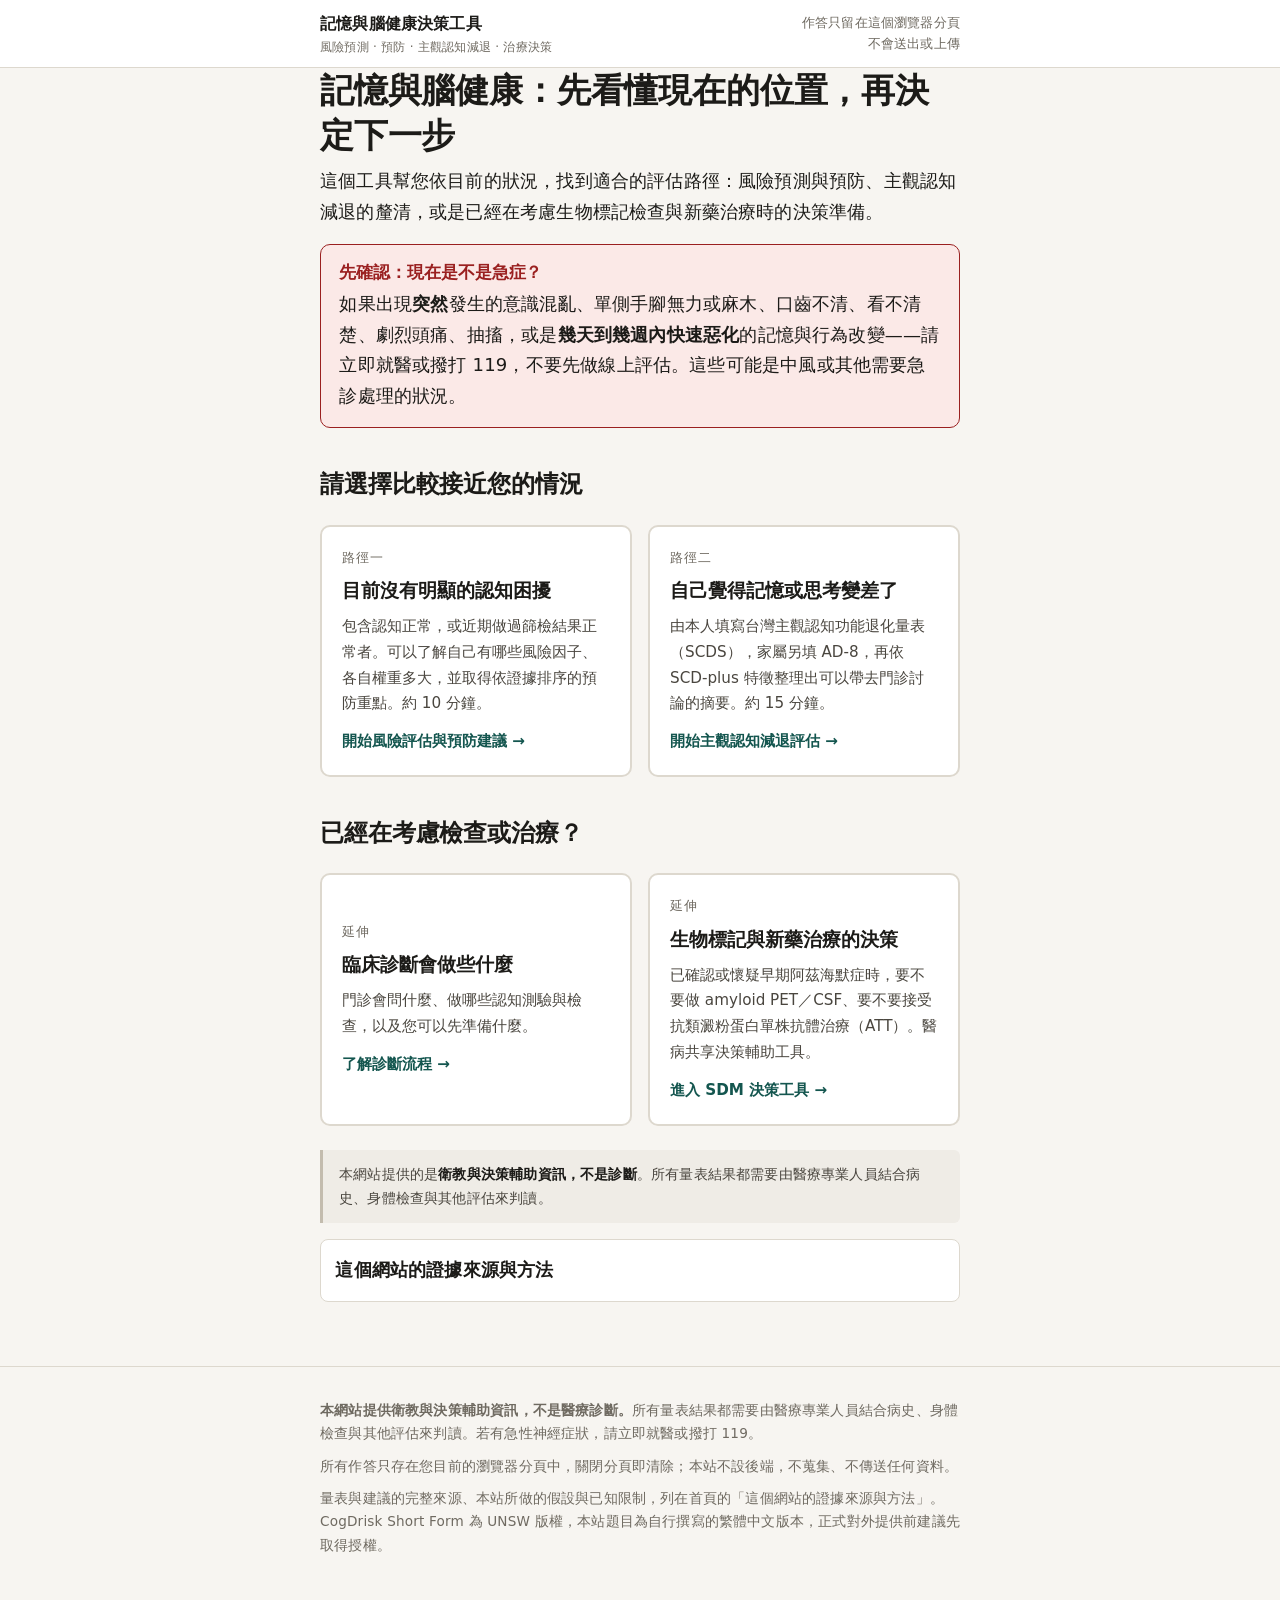
==== decision-claude/index.html @ fed071d9 "decision-claude: add Traditional Chinese dementia decision site Static, no build step, no backend. A" ====
<!DOCTYPE html>
<html lang="zh-Hant-TW">
<head>
<meta charset="utf-8">
<meta name="viewport" content="width=device-width, initial-scale=1">
<title>記憶與腦健康決策工具｜失智症風險、主觀認知減退與治療決策</title>
<meta name="description" content="繁體中文失智症決策輔助網站：依 CogDrisk 已發表權重計算風險因子點數，依 Lancet 2024、WHO 2026 與 Life's Essential 8 提供個人化預防建議，並涵蓋主觀認知減退（SCDS、AD-8、SCD-plus）、臨床診斷流程與抗類澱粉蛋白單株抗體治療的醫病共享決策。">
<meta name="robots" content="index,follow">
<link rel="icon" href="data:image/svg+xml,%3Csvg xmlns='http://www.w3.org/2000/svg' viewBox='0 0 32 32'%3E%3Crect width='32' height='32' rx='7' fill='%2314564f'/%3E%3Ctext x='16' y='23' font-size='20' font-family='sans-serif' text-anchor='middle' fill='%23fff'%3E記%3C/text%3E%3C/svg%3E">
<link rel="stylesheet" href="styles.css">
</head>
<body>

<a class="skip" href="#view">跳至主要內容</a>

<header class="topbar">
  <div class="topbar__in">
    <a class="brand" href="./">記憶與腦健康決策工具<small>風險預測 · 預防 · 主觀認知減退 · 治療決策</small></a>
    <span class="privacy">作答只留在這個瀏覽器分頁<br>不會送出或上傳</span>
  </div>
</header>

<main id="view" class="wrap" tabindex="-1"></main>

<footer>
  <div class="wrap">
    <p><strong>本網站提供衛教與決策輔助資訊，不是醫療診斷。</strong>所有量表結果都需要由醫療專業人員結合病史、身體檢查與其他評估來判讀。若有急性神經症狀，請立即就醫或撥打 119。</p>
    <p>所有作答只存在您目前的瀏覽器分頁中，關閉分頁即清除；本站不設後端，不蒐集、不傳送任何資料。</p>
    <p>量表與建議的完整來源、本站所做的假設與已知限制，列在首頁的「這個網站的證據來源與方法」。CogDrisk Short Form 為 UNSW 版權，本站題目為自行撰寫的繁體中文版本，正式對外提供前建議先取得授權。</p>
  </div>
</footer>

<script src="data/refs.js"></script>
<script src="data/cogdrisk.js"></script>
<script src="data/scales.js"></script>
<script src="data/questions.js"></script>
<script src="data/prevention.js"></script>
<script src="data/att.js"></script>
<script src="scoring.js"></script>
<script src="app.js"></script>
<script src="scd.js"></script>
<script>window.__APP_BOOT();</script>

</body>
</html>
---- decision-claude/styles.css ----
/* 記憶與腦健康決策工具 — 版面
   設計取向：使用者可能是 55 歲以上長者或其家屬。
   因此：基礎字級 18px、行高 1.7、觸控目標至少 48px、對比高、不用純裝飾動畫。 */

:root {
  color-scheme: light dark;

  --bg:            #f7f5f1;
  --bg-raised:     #ffffff;
  --bg-sunken:     #efece6;
  --ink:           #1c1b18;
  --ink-soft:      #4a463f;
  --ink-faint:     #6f6a61;
  --rule:          #ddd8ce;
  --rule-strong:   #c3bcae;

  --accent:        #14564f;
  --accent-soft:   #e3efec;
  --accent-ink:    #0d3d38;

  --warn:          #8a4b12;
  --warn-soft:     #fbeee0;
  --alert:         #9a2020;
  --alert-soft:    #fbe9e7;
  --good:          #2c5f2d;
  --good-soft:     #e7f0e4;

  --radius: 10px;
  --pad: clamp(1rem, 4vw, 2rem);
  --measure: 44rem;
}

@media (prefers-color-scheme: dark) {
  :root {
    --bg:          #16181a;
    --bg-raised:   #1e2124;
    --bg-sunken:   #121416;
    --ink:         #e9e6e0;
    --ink-soft:    #b6b1a8;
    --ink-faint:   #8b867d;
    --rule:        #32363a;
    --rule-strong: #474c51;

    --accent:      #6fd3c3;
    --accent-soft: #16302d;
    --accent-ink:  #a9e6db;

    --warn:        #e0a86a;
    --warn-soft:   #2c2117;
    --alert:       #f08a80;
    --alert-soft:  #2e1a18;
    --good:        #8fc98f;
    --good-soft:   #1a2a1a;
  }
}

* { box-sizing: border-box; }

html { -webkit-text-size-adjust: 100%; }

body {
  margin: 0;
  background: var(--bg);
  color: var(--ink);
  font: 400 18px/1.7 "Noto Sans TC", "PingFang TC", "Microsoft JhengHei", system-ui, sans-serif;
  letter-spacing: .01em;
}

h1, h2, h3, h4 { line-height: 1.35; font-weight: 700; letter-spacing: -.005em; }
h1 { font-size: clamp(1.6rem, 5vw, 2.1rem); margin: 0 0 .5rem; }
h2 { font-size: clamp(1.3rem, 4vw, 1.5rem); margin: 2.5rem 0 .75rem; }
h3 { font-size: 1.15rem; margin: 1.75rem 0 .5rem; }
h4 { font-size: 1rem; margin: 1.25rem 0 .35rem; }
p  { margin: 0 0 1rem; }
a  { color: var(--accent); text-underline-offset: .2em; }

:focus-visible {
  outline: 3px solid var(--accent);
  outline-offset: 2px;
  border-radius: 4px;
}

.skip {
  position: absolute; left: -9999px;
  background: var(--accent); color: #fff; padding: .75rem 1rem; z-index: 100;
}
.skip:focus { left: .5rem; top: .5rem; }

/* ---------- 版面骨架 ---------- */
.wrap { max-width: var(--measure); margin: 0 auto; padding: 0 var(--pad); }

.topbar {
  border-bottom: 1px solid var(--rule);
  background: var(--bg-raised);
  position: sticky; top: 0; z-index: 20;
}
.topbar__in {
  max-width: var(--measure); margin: 0 auto; padding: .6rem var(--pad);
  display: flex; align-items: center; gap: 1rem; justify-content: space-between;
}
.brand { font-weight: 700; font-size: 1rem; text-decoration: none; color: var(--ink); }
.brand small { display: block; font-weight: 400; font-size: .75rem; color: var(--ink-faint); letter-spacing: .02em; }
.privacy { font-size: .8rem; color: var(--ink-faint); text-align: right; }

main { padding: 2rem 0 5rem; }

/* ---------- 進度 ---------- */
.progress { margin: 0 0 2rem; }
.progress__bar { height: 6px; background: var(--bg-sunken); border-radius: 99px; overflow: hidden; }
.progress__fill { height: 100%; background: var(--accent); transition: width .25s ease; }
.progress__label { font-size: .8rem; color: var(--ink-faint); margin-top: .4rem; }

/* ---------- 卡片 ---------- */
.card {
  background: var(--bg-raised);
  border: 1px solid var(--rule);
  border-radius: var(--radius);
  padding: 1.25rem;
  margin: 0 0 1rem;
}
.card > :last-child { margin-bottom: 0; }
.card--flat { background: var(--bg-sunken); border-color: transparent; }

.note {
  font-size: .9rem; color: var(--ink-soft);
  background: var(--bg-sunken); border-left: 3px solid var(--rule-strong);
  padding: .75rem 1rem; border-radius: 0 6px 6px 0; margin: 0 0 1rem;
}
.note strong { color: var(--ink); }

.alert {
  border: 1px solid var(--alert); background: var(--alert-soft);
  border-radius: var(--radius); padding: 1rem 1.15rem; margin: 0 0 1.5rem;
}
.alert h3 { margin: 0 0 .35rem; color: var(--alert); font-size: 1.05rem; }
.alert p:last-child { margin: 0; }

.caution {
  border: 1px solid var(--warn); background: var(--warn-soft);
  border-radius: var(--radius); padding: 1rem 1.15rem; margin: 0 0 1.5rem;
}
.caution h3 { margin: 0 0 .35rem; color: var(--warn); font-size: 1.05rem; }
.caution :last-child { margin-bottom: 0; }

/* ---------- 路徑選擇 ---------- */
.paths { display: grid; gap: 1rem; margin: 1.5rem 0; }
@media (min-width: 40rem) { .paths { grid-template-columns: 1fr 1fr; } }

.path {
  display: block; text-align: left; width: 100%; cursor: pointer;
  background: var(--bg-raised); border: 2px solid var(--rule);
  border-radius: var(--radius); padding: 1.25rem;
  font: inherit; color: inherit;
  transition: border-color .15s, transform .15s;
}
.path:hover { border-color: var(--accent); }
.path:active { transform: translateY(1px); }
.path__kicker { display: block; font-size: .8rem; letter-spacing: .08em; color: var(--ink-faint); margin-bottom: .4rem; }
.path__title { display: block; font-size: 1.2rem; font-weight: 700; margin-bottom: .4rem; }
.path__desc { display: block; font-size: .95rem; color: var(--ink-soft); }
.path__go { display: block; margin-top: .75rem; color: var(--accent); font-weight: 600; font-size: .95rem; }

/* ---------- 表單 ---------- */
fieldset { border: 0; padding: 0; margin: 0 0 1.75rem; }
legend { font-weight: 600; margin-bottom: .6rem; padding: 0; font-size: 1.05rem; }

.q { margin: 0 0 1.75rem; padding-bottom: 1.5rem; border-bottom: 1px solid var(--rule); }
.q:last-child { border-bottom: 0; padding-bottom: 0; }
.q__label { display: block; font-weight: 600; margin-bottom: .3rem; }
.q__help { display: block; font-size: .85rem; color: var(--ink-faint); margin-bottom: .6rem; }

.opts { display: grid; gap: .5rem; }
.opt {
  display: flex; align-items: flex-start; gap: .7rem;
  min-height: 48px; padding: .65rem .85rem;
  border: 1px solid var(--rule); border-radius: 8px;
  background: var(--bg-raised); cursor: pointer;
}
.opt:hover { border-color: var(--rule-strong); }
.opt input { margin: .35rem 0 0; width: 20px; height: 20px; accent-color: var(--accent); flex: none; }
.opt input:checked ~ span { font-weight: 600; }
.opt:has(input:checked) { border-color: var(--accent); background: var(--accent-soft); }

.num { display: flex; align-items: center; gap: .6rem; }
.num input {
  font: inherit; padding: .6rem .7rem; width: 8rem; min-height: 48px;
  border: 1px solid var(--rule-strong); border-radius: 8px;
  background: var(--bg-raised); color: var(--ink);
}
.num span { color: var(--ink-soft); }

/* 量表列（ISI / CES-D / 認知活動 / SCDS） */
.scale { margin: 0 0 1.25rem; }
.scale__q { font-weight: 500; margin-bottom: .5rem; }
.scale__opts { display: flex; flex-wrap: wrap; gap: .4rem; }
.scale__opt {
  flex: 1 1 5.5rem; min-width: 4.5rem; min-height: 48px;
  display: flex; flex-direction: column; align-items: center; justify-content: center;
  gap: .1rem; padding: .4rem .3rem; text-align: center;
  border: 1px solid var(--rule); border-radius: 8px; background: var(--bg-raised);
  cursor: pointer; font-size: .8rem; line-height: 1.25;
}
.scale__opt input { position: absolute; opacity: 0; pointer-events: none; }
.scale__opt:has(input:checked) { border-color: var(--accent); background: var(--accent-soft); font-weight: 600; }
.scale__opt b { font-size: 1rem; }

/* ---------- 按鈕 ---------- */
.actions { display: flex; flex-wrap: wrap; gap: .75rem; margin: 2rem 0 0; }
.btn {
  font: inherit; font-weight: 600; cursor: pointer;
  min-height: 48px; padding: .7rem 1.4rem;
  border-radius: 8px; border: 1px solid transparent;
}
.btn--primary { background: var(--accent); color: #fff; }
.btn--primary:hover { filter: brightness(1.1); }
.btn--ghost { background: transparent; color: var(--ink-soft); border-color: var(--rule-strong); }
.btn--ghost:hover { color: var(--ink); border-color: var(--ink-faint); }
.btn[disabled] { opacity: .45; cursor: not-allowed; }

/* ---------- 結果 ---------- */
.score {
  text-align: center; padding: 1.5rem 1rem;
  background: var(--bg-raised); border: 1px solid var(--rule); border-radius: var(--radius);
  margin: 0 0 1rem;
}
.score__num { font-size: clamp(2.5rem, 12vw, 3.5rem); font-weight: 700; line-height: 1; color: var(--accent); }
.score__unit { font-size: 1rem; color: var(--ink-faint); margin-left: .25rem; font-weight: 400; }
.score__caption { font-size: .9rem; color: var(--ink-soft); margin-top: .5rem; }

.gauge { margin: 1rem 0 .25rem; }
.gauge__track { position: relative; height: 12px; background: var(--bg-sunken); border-radius: 99px; }
.gauge__mark { position: absolute; top: -5px; width: 4px; height: 22px; background: var(--accent); border-radius: 2px; }
.gauge__band { position: absolute; top: 0; height: 12px; background: var(--accent-soft); border-radius: 99px; }
.gauge__ends { display: flex; justify-content: space-between; font-size: .8rem; color: var(--ink-faint); margin-top: .4rem; }

table { width: 100%; border-collapse: collapse; font-size: .92rem; margin: 0 0 1rem; }
th, td { text-align: left; padding: .6rem .5rem; border-bottom: 1px solid var(--rule); vertical-align: top; }
th { font-weight: 600; color: var(--ink-soft); font-size: .85rem; }
td.num-cell { text-align: right; font-variant-numeric: tabular-nums; white-space: nowrap; font-weight: 600; }
.tbl-scroll { overflow-x: auto; margin: 0 0 1rem; }
tr.is-muted td { color: var(--ink-faint); }

.tag {
  display: inline-block; font-size: .72rem; font-weight: 600; letter-spacing: .03em;
  padding: .12rem .45rem; border-radius: 4px; vertical-align: middle; white-space: nowrap;
}
.tag--assume { background: var(--warn-soft); color: var(--warn); }
.tag--off    { background: var(--bg-sunken); color: var(--ink-faint); }
.tag--good   { background: var(--good-soft); color: var(--good); }
.tag--strong { background: var(--accent-soft); color: var(--accent-ink); }
.tag--thin   { background: var(--bg-sunken); color: var(--ink-faint); }

/* 衛教卡 */
.pcard { border: 1px solid var(--rule); border-radius: var(--radius); padding: 1.1rem 1.25rem; margin: 0 0 .85rem; background: var(--bg-raised); }
.pcard__head { display: flex; align-items: baseline; gap: .6rem; flex-wrap: wrap; margin-bottom: .5rem; }
.pcard__title { font-weight: 700; font-size: 1.1rem; margin: 0; }
.pcard__paf { font-size: .82rem; color: var(--ink-faint); }
.pcard ul { margin: .5rem 0 0; padding-left: 1.15rem; }
.pcard li { margin: 0 0 .4rem; }
.pcard__src { font-size: .82rem; color: var(--ink-faint); margin-top: .75rem; padding-top: .6rem; border-top: 1px dashed var(--rule); }
.pcard__src b { color: var(--ink-soft); font-weight: 600; }

details { border: 1px solid var(--rule); border-radius: 8px; padding: .25rem .9rem; margin: 0 0 .75rem; background: var(--bg-raised); }
details[open] { padding-bottom: .9rem; }
summary { cursor: pointer; padding: .7rem 0; font-weight: 600; min-height: 48px; display: flex; align-items: center; }
summary::marker { color: var(--ink-faint); }

.refs { font-size: .85rem; color: var(--ink-soft); }
.refs li { margin: 0 0 .75rem; }
.refs cite { font-style: normal; }

footer {
  border-top: 1px solid var(--rule); margin-top: 4rem; padding: 2rem 0 3rem;
  font-size: .85rem; color: var(--ink-faint);
}
footer p { margin: 0 0 .6rem; }

.hidden { display: none !important; }

@media print {
  .topbar, .actions, .progress, .skip { display: none !important; }
  body { background: #fff; color: #000; font-size: 12pt; }
  .card, .pcard, details { break-inside: avoid; border-color: #999; }
  details { padding-bottom: .9rem; }
  details > summary { list-style: none; }
}
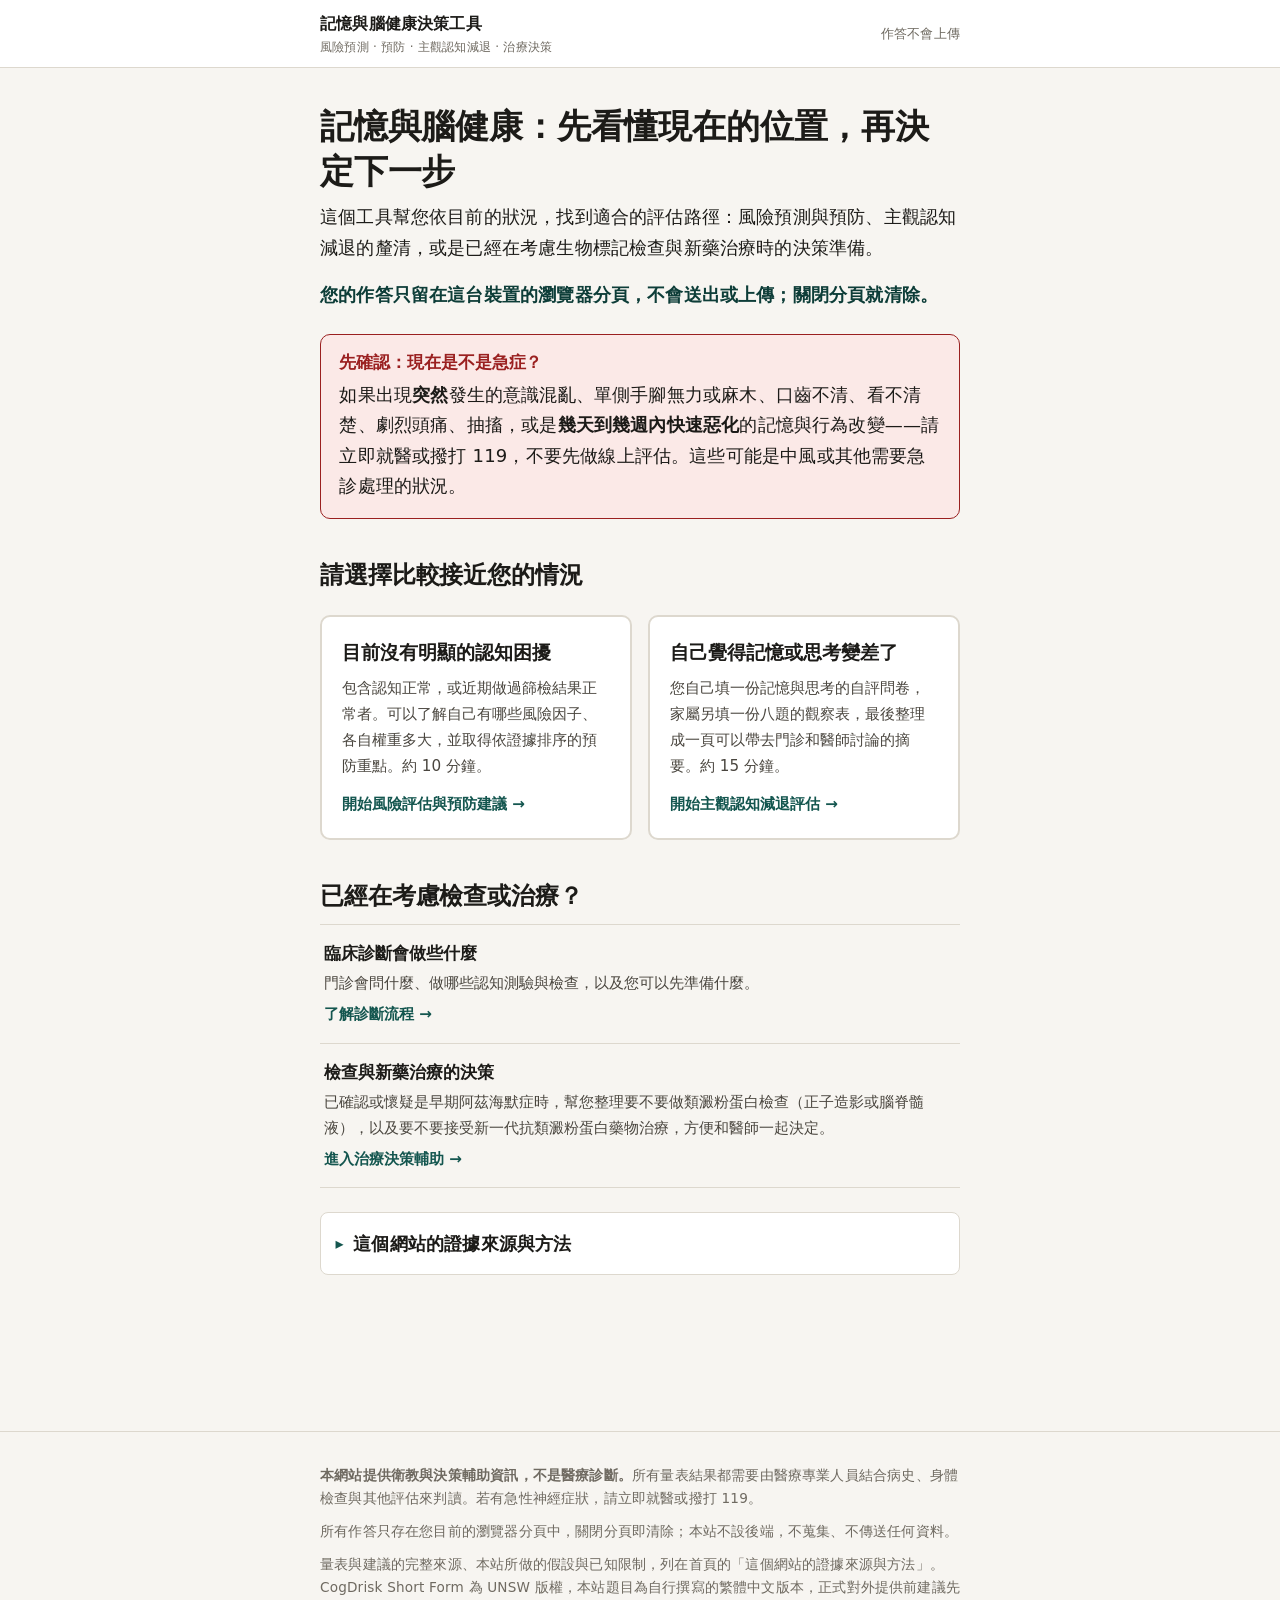
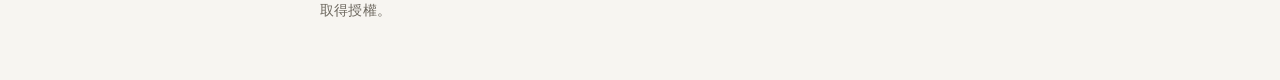
==== commit 76099e9d: "decision-claude: 首頁設計審查六項修正 - 證據來源區塊補回展開箭頭（summary 的 flex 吃掉了原生 marker） - 路徑卡改 flex 直排，修正短卡內容被垂直置中造成" ====
--- a/decision-claude/index.html
+++ b/decision-claude/index.html
@@ -16,7 +16,7 @@
 <header class="topbar">
   <div class="topbar__in">
     <a class="brand" href="./">記憶與腦健康決策工具<small>風險預測 · 預防 · 主觀認知減退 · 治療決策</small></a>
-    <span class="privacy">作答只留在這個瀏覽器分頁<br>不會送出或上傳</span>
+    <span class="privacy">作答不會上傳</span>
   </div>
 </header>
 
--- a/decision-claude/styles.css
+++ b/decision-claude/styles.css
@@ -73,6 +73,7 @@
 h4 { font-size: 1rem; margin: 1.25rem 0 .35rem; }
 p  { margin: 0 0 1rem; }
 a  { color: var(--accent); text-underline-offset: .2em; }
+::selection { background: var(--accent-soft); color: var(--accent-ink); }
 
 :focus-visible {
   outline: 3px solid var(--accent);
@@ -102,7 +103,7 @@
 .brand small { display: block; font-weight: 400; font-size: .75rem; color: var(--ink-faint); letter-spacing: .02em; }
 .privacy { font-size: .8rem; color: var(--ink-faint); text-align: right; }
 
-main { padding: 2rem 0 5rem; }
+main.wrap { padding-top: 2.25rem; padding-bottom: 5rem; }
 
 /* ---------- 進度 ---------- */
 .progress { margin: 0 0 2rem; }
@@ -123,8 +124,8 @@
 
 .note {
   font-size: .9rem; color: var(--ink-soft);
-  background: var(--bg-sunken); border-left: 3px solid var(--rule-strong);
-  padding: .75rem 1rem; border-radius: 0 6px 6px 0; margin: 0 0 1rem;
+  background: var(--bg-sunken); border: 1px solid var(--rule);
+  padding: .75rem 1rem; border-radius: 6px; margin: 0 0 1rem;
 }
 .note strong { color: var(--ink); }
 
@@ -147,7 +148,8 @@
 @media (min-width: 40rem) { .paths { grid-template-columns: 1fr 1fr; } }
 
 .path {
-  display: block; text-align: left; width: 100%; cursor: pointer;
+  display: flex; flex-direction: column; justify-content: flex-start;
+  text-align: left; width: 100%; cursor: pointer;
   background: var(--bg-raised); border: 2px solid var(--rule);
   border-radius: var(--radius); padding: 1.25rem;
   font: inherit; color: inherit;
@@ -155,10 +157,22 @@
 }
 .path:hover { border-color: var(--accent); }
 .path:active { transform: translateY(1px); }
-.path__kicker { display: block; font-size: .8rem; letter-spacing: .08em; color: var(--ink-faint); margin-bottom: .4rem; }
 .path__title { display: block; font-size: 1.2rem; font-weight: 700; margin-bottom: .4rem; }
 .path__desc { display: block; font-size: .95rem; color: var(--ink-soft); }
-.path__go { display: block; margin-top: .75rem; color: var(--accent); font-weight: 600; font-size: .95rem; }
+.path__go { display: block; margin-top: auto; padding-top: .75rem; color: var(--accent); font-weight: 600; font-size: .95rem; }
+
+/* 延伸項目：次要，改成輕量清單，不與主路徑搶視線 */
+.paths--minor { display: block; margin: .75rem 0 1.5rem; border-top: 1px solid var(--rule); }
+.path--minor {
+  background: transparent; border: 0; border-bottom: 1px solid var(--rule);
+  border-radius: 0; padding: .9rem .25rem;
+}
+.path--minor:hover { border-color: var(--rule); background: var(--bg-sunken); }
+.path--minor .path__title { font-size: 1.05rem; margin-bottom: .2rem; }
+.path--minor .path__go { padding-top: .35rem; }
+
+/* 首頁隱私承諾：信任關鍵，放在標題下方而不是縮在角落 */
+.promise { margin: 0 0 1.5rem; font-weight: 600; color: var(--accent-ink); }
 
 /* ---------- 表單 ---------- */
 fieldset { border: 0; padding: 0; margin: 0 0 1.75rem; }
@@ -263,7 +277,13 @@
 details { border: 1px solid var(--rule); border-radius: 8px; padding: .25rem .9rem; margin: 0 0 .75rem; background: var(--bg-raised); }
 details[open] { padding-bottom: .9rem; }
 summary { cursor: pointer; padding: .7rem 0; font-weight: 600; min-height: 48px; display: flex; align-items: center; }
-summary::marker { color: var(--ink-faint); }
+summary { list-style: none; }
+summary::-webkit-details-marker { display: none; }
+summary::before {
+  content: "▸"; color: var(--accent); margin-right: .6rem; font-size: .9em;
+  transition: transform .15s ease-out;
+}
+details[open] > summary::before { transform: rotate(90deg); }
 
 .refs { font-size: .85rem; color: var(--ink-soft); }
 .refs li { margin: 0 0 .75rem; }
